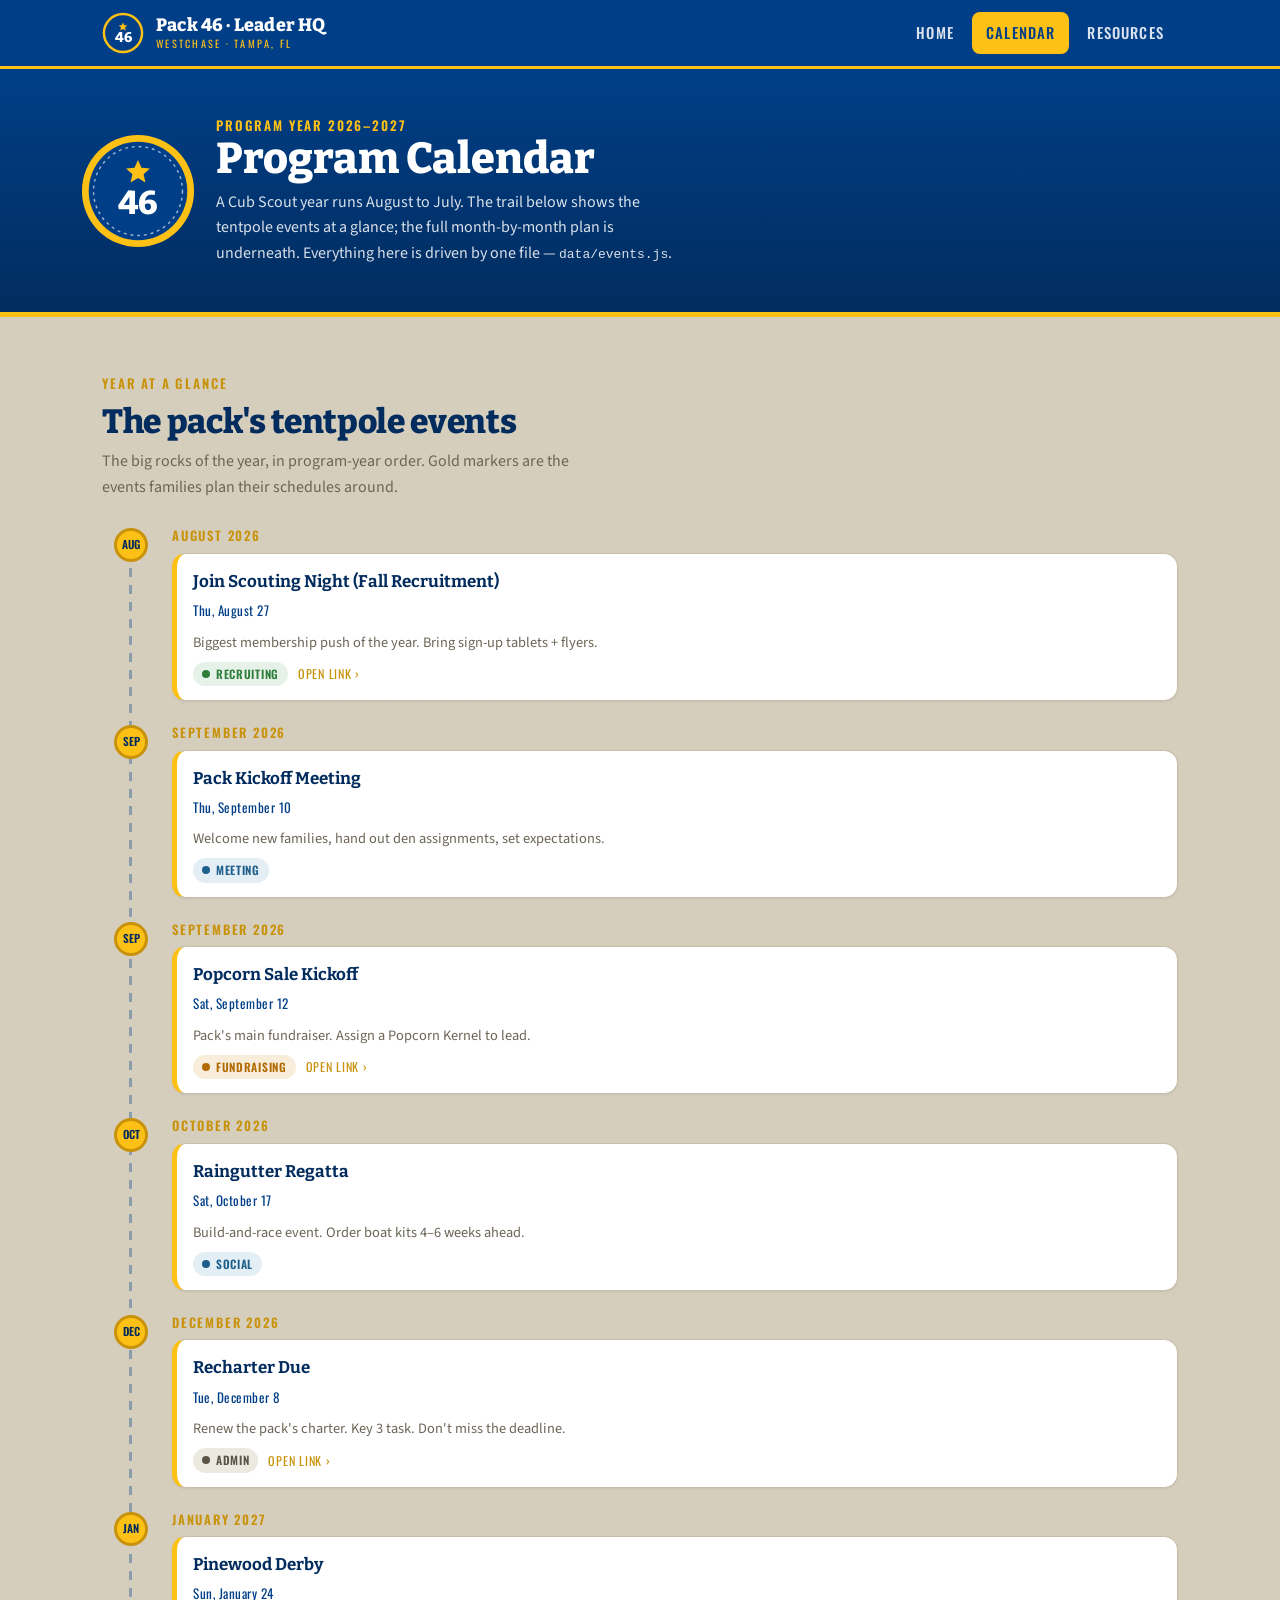
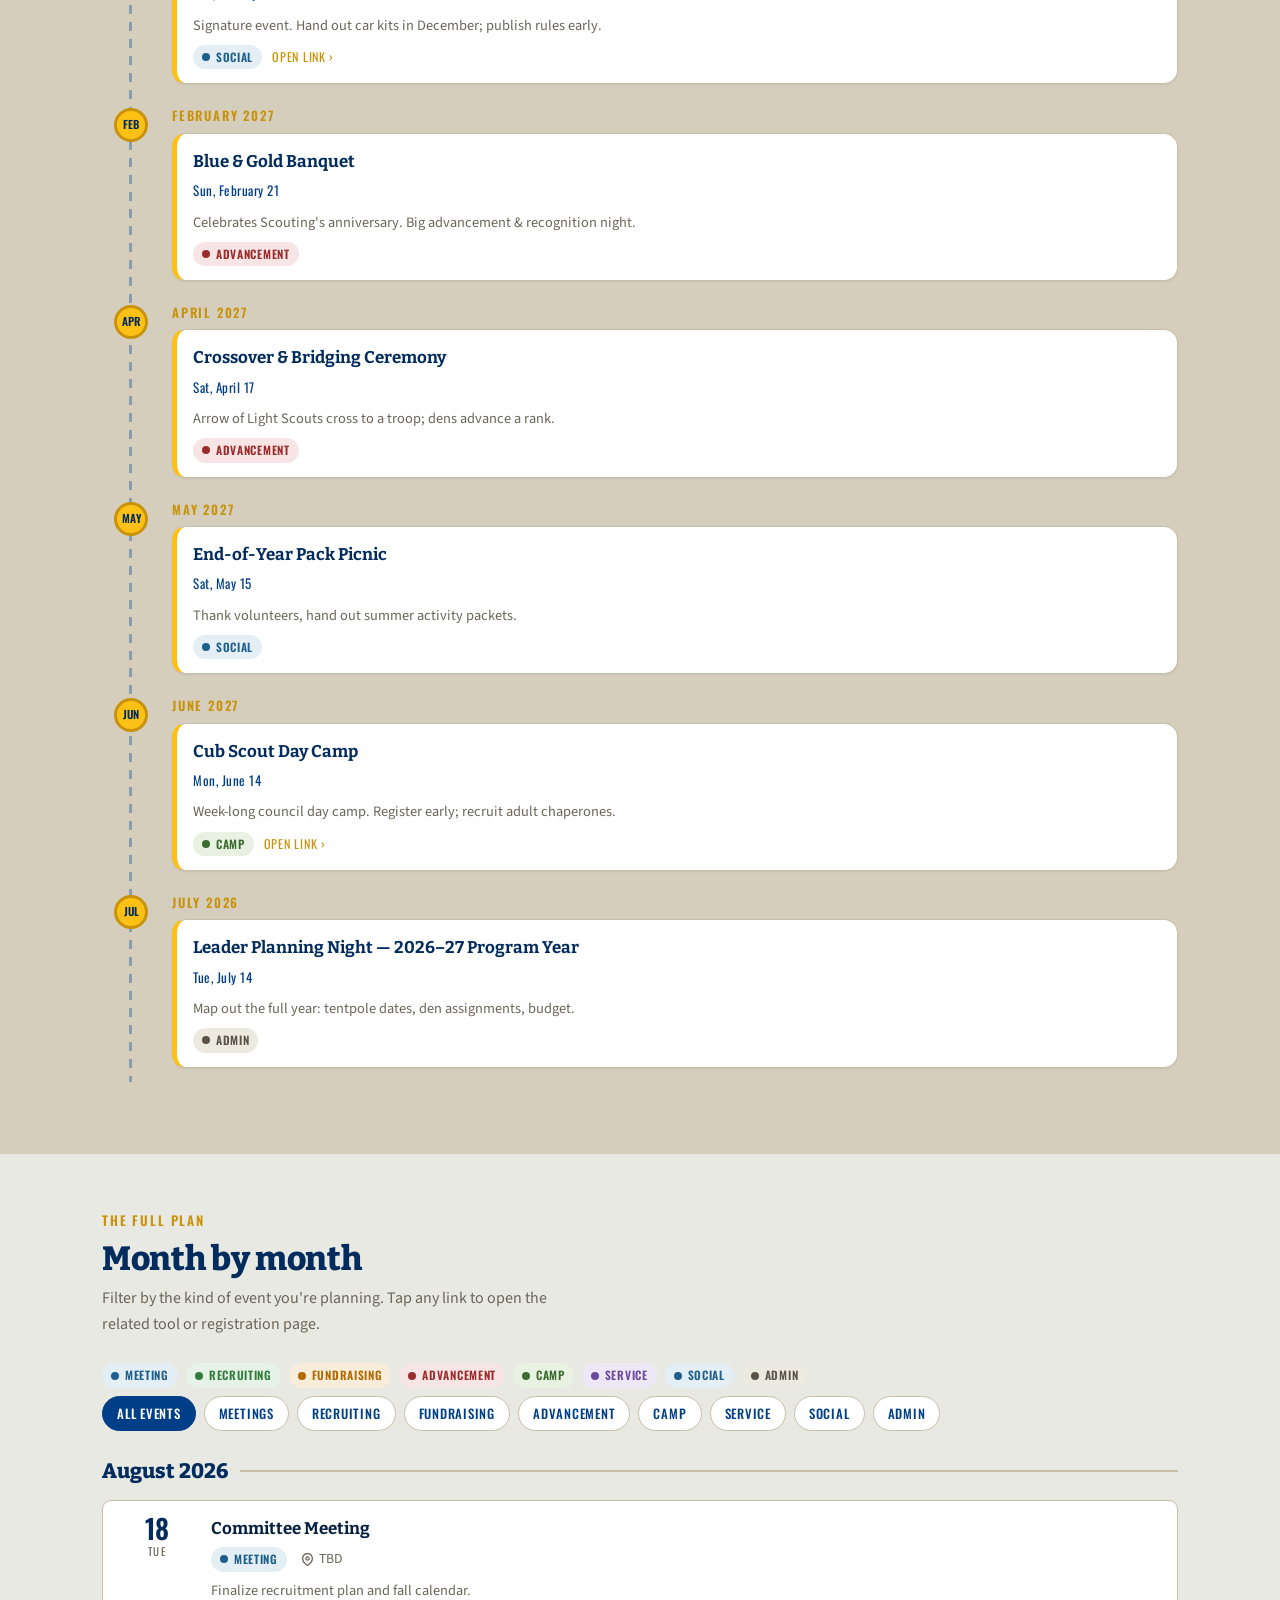
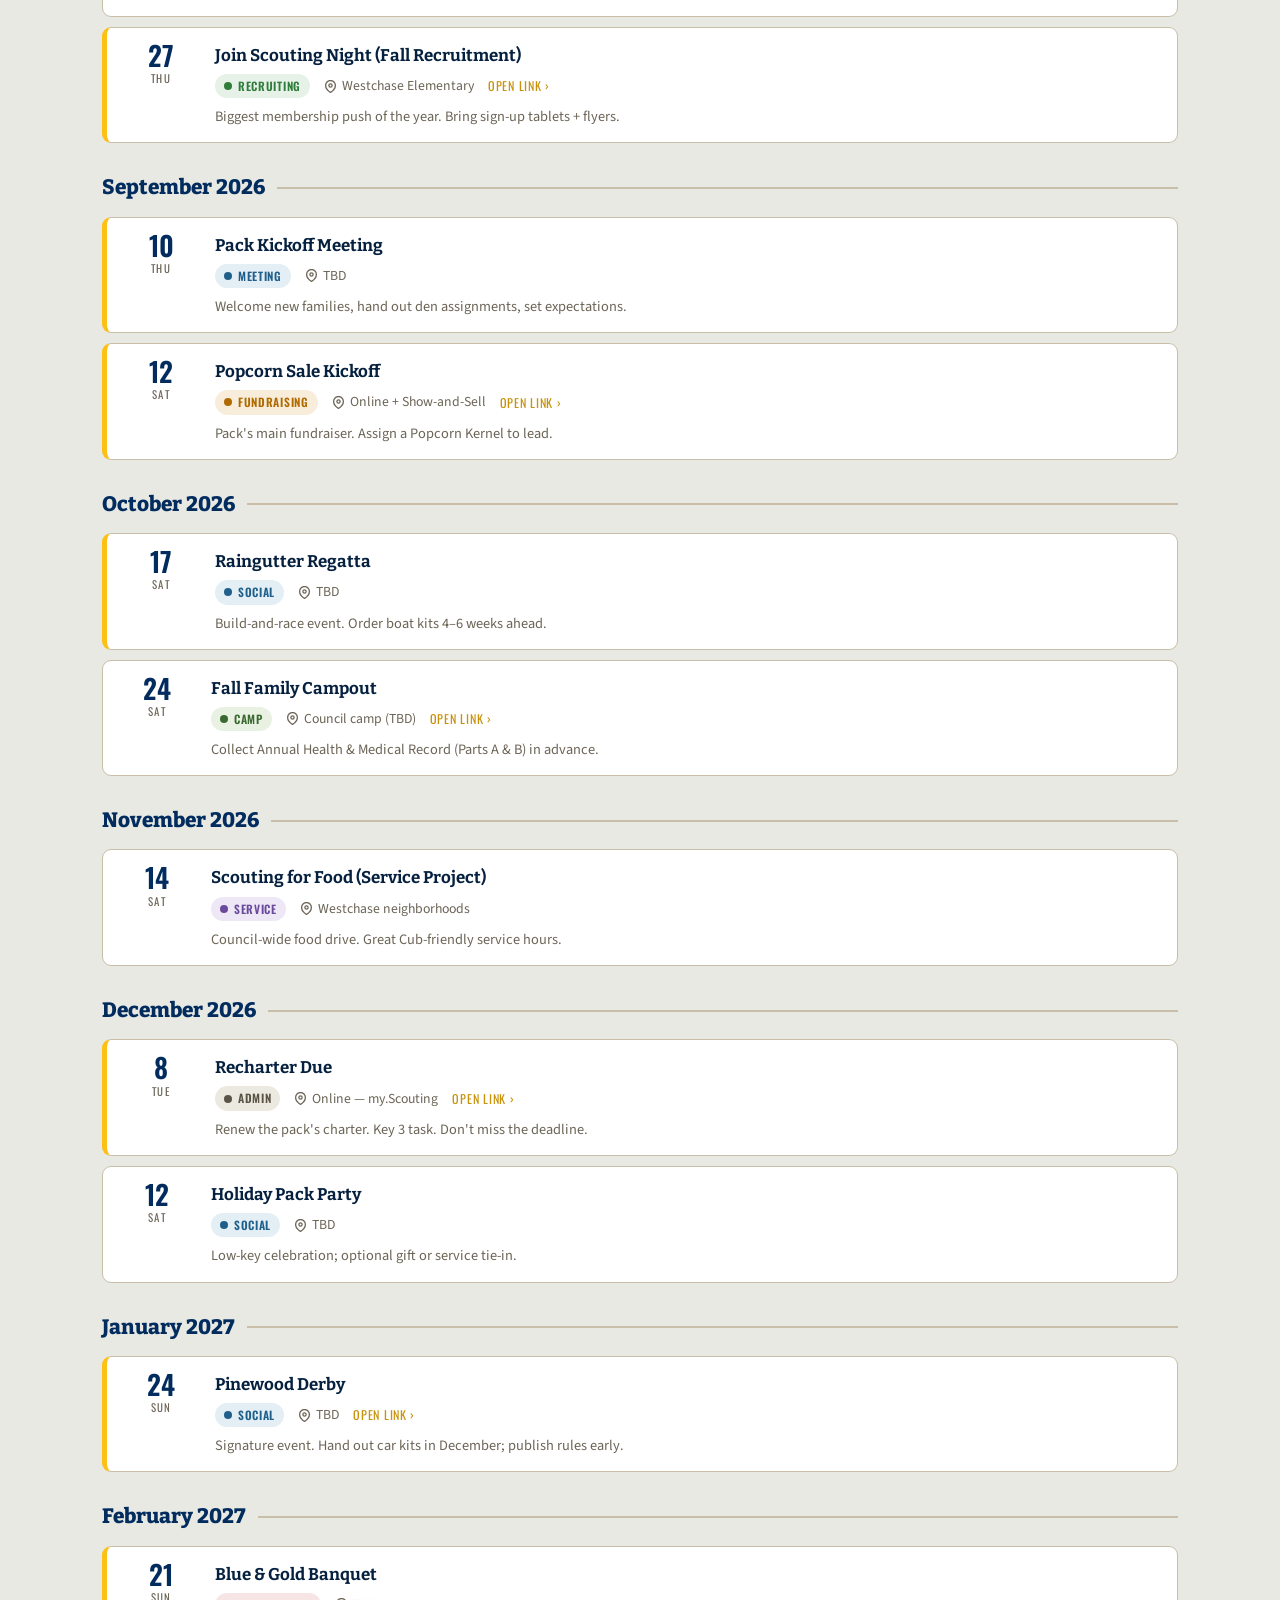
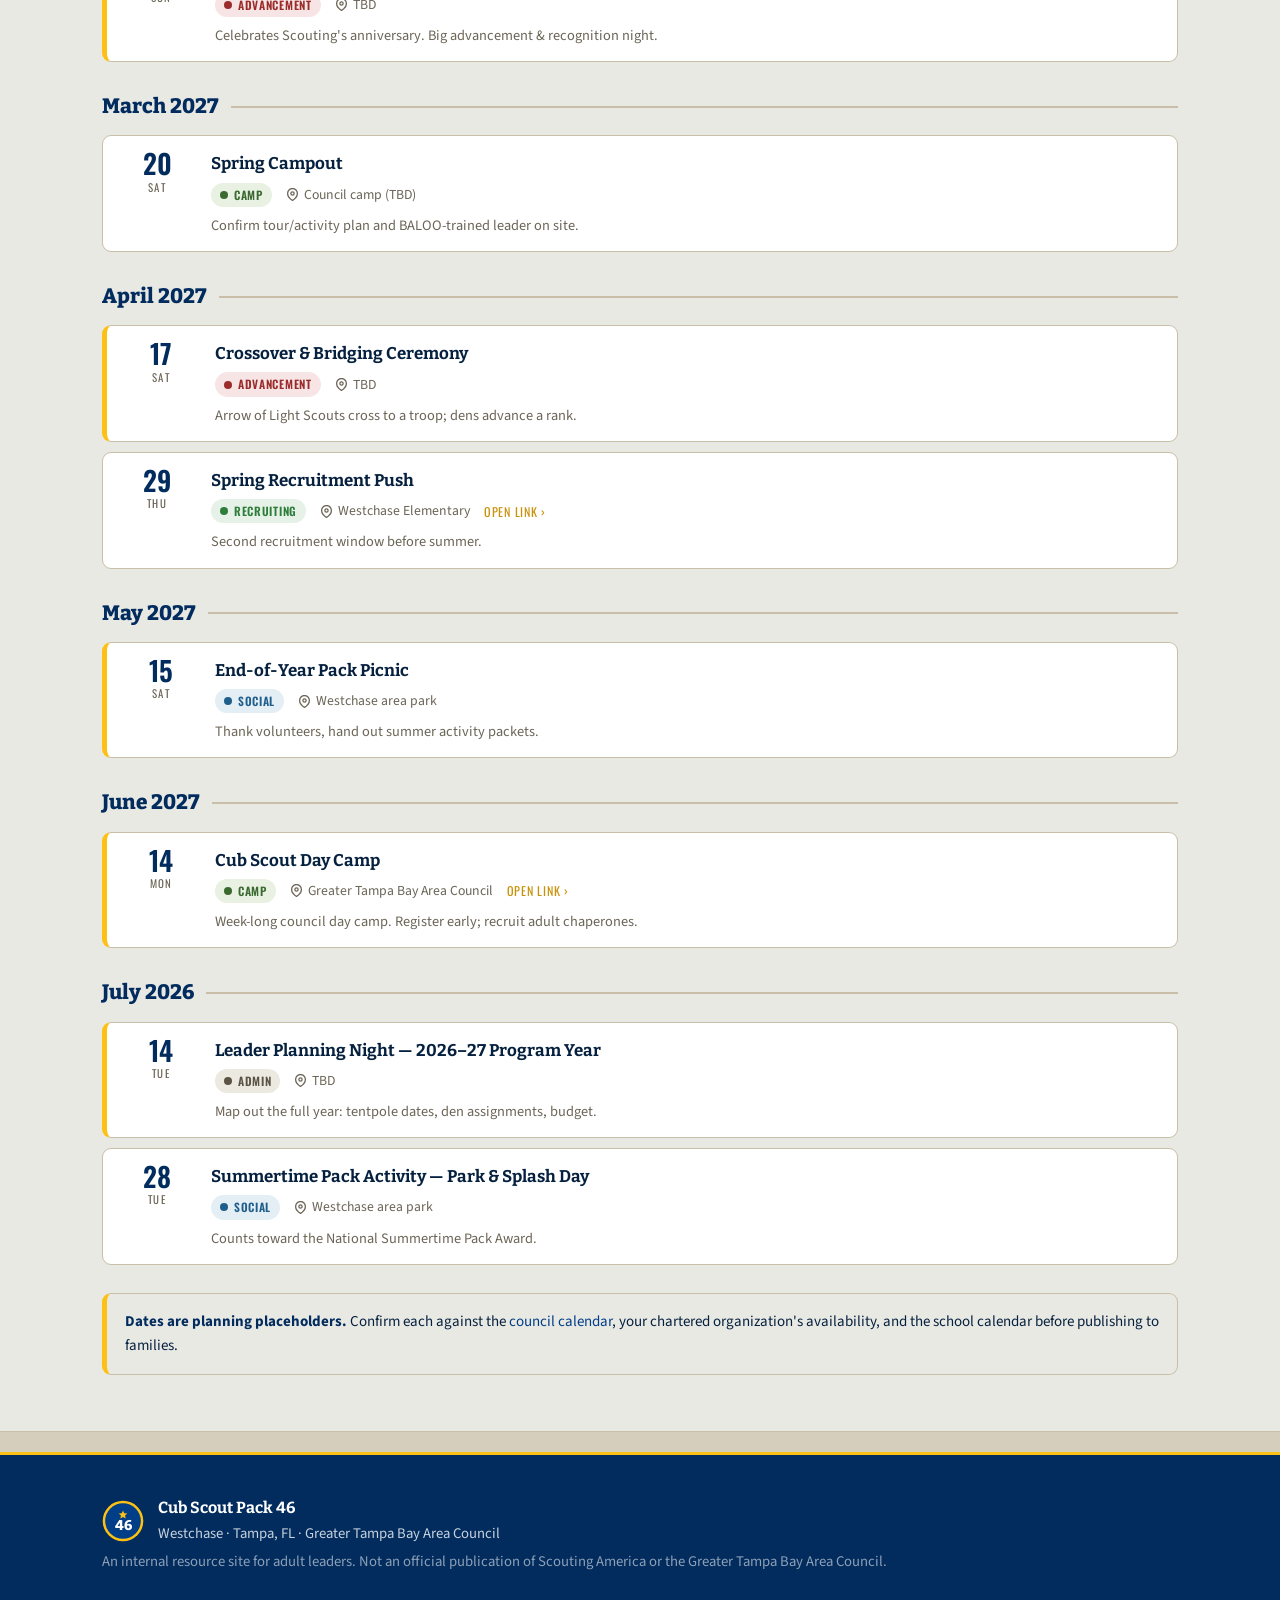
==== calendar.html @ 311ea3f7 "Second commit Added all initial files" ====
<!DOCTYPE html>
<html lang="en">
<head>
<meta charset="UTF-8">
<meta name="viewport" content="width=device-width, initial-scale=1">
<title>Program Calendar · Pack 46 Leader HQ</title>
<meta name="description" content="The annual program calendar for Cub Scout Pack 46 — tentpole events and a month-by-month plan.">
<link rel="preconnect" href="https://fonts.googleapis.com">
<link rel="preconnect" href="https://fonts.gstatic.com" crossorigin>
<link href="https://fonts.googleapis.com/css2?family=Bitter:wght@600;700;800&family=Oswald:wght@500;600&family=Source+Sans+3:wght@400;600;700&display=swap" rel="stylesheet">
<link rel="stylesheet" href="assets/css/styles.css">
</head>
<body>
<div class="page">

  <!-- ============================== NAV ============================== -->
  <header class="nav">
    <div class="wrap nav-inner">
      <a class="brand" href="index.html">
        <svg class="patch patch--sm" viewBox="0 0 120 120" aria-hidden="true">
          <circle cx="60" cy="60" r="58" fill="#FDC116"/>
          <circle cx="60" cy="60" r="51" fill="#003F87"/>
          <path d="M60 30 l3.6 8 8.7.8 -6.5 5.8 1.9 8.5 -7.7 -4.5 -7.7 4.5 1.9 -8.5 -6.5 -5.8 8.7 -.8z" fill="#FDC116"/>
          <text x="60" y="86" text-anchor="middle" font-family="Bitter, Georgia, serif" font-size="40" font-weight="800" fill="#FFFFFF">46</text>
        </svg>
        <span class="brand-text">
          <span class="brand-name">Pack 46 · Leader HQ</span>
          <span class="brand-sub">Westchase · Tampa, FL</span>
        </span>
      </a>
      <button class="nav-toggle" aria-expanded="false" aria-controls="nav-links">Menu</button>
      <nav class="nav-links" id="nav-links" aria-label="Primary">
        <a class="nav-link" href="index.html">Home</a>
        <a class="nav-link is-active" href="calendar.html">Calendar</a>
        <a class="nav-link" href="resources.html">Resources</a>
      </nav>
    </div>
  </header>

  <!-- =========================== PAGE HEAD ========================== -->
  <section class="page-head">
    <div class="wrap page-head-inner">
      <svg class="patch patch--lg" viewBox="0 0 120 120" aria-hidden="true">
        <circle cx="60" cy="60" r="58" fill="#FDC116"/>
        <circle cx="60" cy="60" r="51" fill="#003F87"/>
        <circle cx="60" cy="60" r="46" fill="none" stroke="#FFFFFF" stroke-width="1.5" stroke-dasharray="3 4" opacity="0.6"/>
        <path d="M60 28 l3.6 8 8.7.8 -6.5 5.8 1.9 8.5 -7.7 -4.5 -7.7 4.5 1.9 -8.5 -6.5 -5.8 8.7 -.8z" fill="#FDC116"/>
        <text x="60" y="84" text-anchor="middle" font-family="Bitter, Georgia, serif" font-size="34" font-weight="800" fill="#FFFFFF">46</text>
      </svg>
      <div>
        <p class="eyebrow">Program Year 2026–2027</p>
        <h1>Program Calendar</h1>
        <p>A Cub Scout year runs August to July. The trail below shows the tentpole events at a glance; the full month-by-month plan is underneath. Everything here is driven by one file — <code>data/events.js</code>.</p>
      </div>
    </div>
  </section>

  <!-- ====================== YEAR AT A GLANCE ======================== -->
  <section class="section">
    <div class="wrap">
      <p class="eyebrow">Year at a glance</p>
      <h2 class="section-title">The pack's tentpole events</h2>
      <p class="section-lead">The big rocks of the year, in program-year order. Gold markers are the events families plan their schedules around.</p>
      <div class="trail" id="trail"><!-- filled by site.js --></div>
    </div>
  </section>

  <!-- ====================== DETAILED MONTH LIST ===================== -->
  <section class="next-strip section">
    <div class="wrap">
      <p class="eyebrow">The full plan</p>
      <h2 class="section-title">Month by month</h2>
      <p class="section-lead">Filter by the kind of event you're planning. Tap any link to open the related tool or registration page.</p>

      <div class="legend">
        <span class="cat cat-meeting">Meeting</span>
        <span class="cat cat-recruiting">Recruiting</span>
        <span class="cat cat-fundraising">Fundraising</span>
        <span class="cat cat-advancement">Advancement</span>
        <span class="cat cat-camp">Camp</span>
        <span class="cat cat-service">Service</span>
        <span class="cat cat-social">Social</span>
        <span class="cat cat-admin">Admin</span>
      </div>

      <div class="filters" id="filters">
        <button class="filter-pill is-on" data-filter="all">All events</button>
        <button class="filter-pill" data-filter="meeting">Meetings</button>
        <button class="filter-pill" data-filter="recruiting">Recruiting</button>
        <button class="filter-pill" data-filter="fundraising">Fundraising</button>
        <button class="filter-pill" data-filter="advancement">Advancement</button>
        <button class="filter-pill" data-filter="camp">Camp</button>
        <button class="filter-pill" data-filter="service">Service</button>
        <button class="filter-pill" data-filter="social">Social</button>
        <button class="filter-pill" data-filter="admin">Admin</button>
      </div>

      <div id="month-list"><!-- filled by site.js --></div>

      <div class="callout" style="margin-top:24px;">
        <strong>Dates are planning placeholders.</strong> Confirm each against the
        <a href="https://scoutingevent.com/089" target="_blank" rel="noopener">council calendar</a>,
        your chartered organization's availability, and the school calendar before publishing to families.
      </div>
    </div>
  </section>

  <!-- =========================== FOOTER ============================= -->
  <footer class="footer">
    <div class="wrap">
      <div class="footer-grid">
        <div class="footer-mark">
          <svg class="patch patch--sm" viewBox="0 0 120 120" aria-hidden="true">
            <circle cx="60" cy="60" r="58" fill="#FDC116"/>
            <circle cx="60" cy="60" r="51" fill="#003F87"/>
            <path d="M60 30 l3.6 8 8.7.8 -6.5 5.8 1.9 8.5 -7.7 -4.5 -7.7 4.5 1.9 -8.5 -6.5 -5.8 8.7 -.8z" fill="#FDC116"/>
            <text x="60" y="86" text-anchor="middle" font-family="Bitter, Georgia, serif" font-size="40" font-weight="800" fill="#FFFFFF">46</text>
          </svg>
          <div>
            <h4>Cub Scout Pack 46</h4>
            <p>Westchase · Tampa, FL · Greater Tampa Bay Area Council</p>
          </div>
        </div>
      </div>
      <p class="footer-note">An internal resource site for adult leaders. Not an official publication of Scouting America or the Greater Tampa Bay Area Council.</p>
    </div>
  </footer>

</div>
<script src="data/events.js"></script>
<script src="assets/js/site.js"></script>
</body>
</html>
---- assets/css/styles.css ----
/* ============================================================================
   PACK 46 — LEADER HQ  ·  stylesheet
   Palette is the official set: Blue #003F87, Gold #FDC116, White #FFFFFF,
   Uniform Tan #D6CEBD, Warm Gray #E9E9E4. A few derived shades are mixed
   from those for text and hover states only.
   ============================================================================ */

:root {
  /* ---- official palette ---- */
  --blue:       #003F87;
  --gold:       #FDC116;
  --white:      #FFFFFF;
  --tan:        #D6CEBD;
  --gray:       #E9E9E4;

  /* ---- derived (kept within the family) ---- */
  --blue-deep:  #022c5e;   /* headings / readable text on light */
  --blue-ink:   #06213f;   /* near-black blue for body copy     */
  --gold-deep:  #c8920a;   /* gold that reads on white          */
  --tan-light:  #e3dccd;   /* lifted tan for layered surfaces   */
  --line:       #c9bfa9;   /* hairlines                         */
  --muted:      #6c6557;

  --shadow-sm:  0 1px 2px rgba(6, 33, 63, .08);
  --shadow-md:  0 6px 22px rgba(6, 33, 63, .12);
  --radius:     14px;
  --radius-sm:  9px;
  --maxw:       1120px;

  --font-display: "Bitter", Georgia, "Times New Roman", serif;
  --font-body:    "Source Sans 3", system-ui, -apple-system, Segoe UI, Roboto, sans-serif;
  --font-label:   "Oswald", Impact, system-ui, sans-serif;
}

/* ---------------------------------------------------------------- reset --- */
*, *::before, *::after { box-sizing: border-box; }
html { scroll-behavior: smooth; }
@media (prefers-reduced-motion: reduce) {
  html { scroll-behavior: auto; }
  *, *::before, *::after { animation-duration: .001ms !important; transition-duration: .001ms !important; }
}
body {
  margin: 0;
  font-family: var(--font-body);
  color: var(--blue-ink);
  background: var(--tan);
  line-height: 1.6;
  -webkit-font-smoothing: antialiased;
}
img { max-width: 100%; display: block; }
a { color: var(--blue); text-decoration: none; }
a:hover { color: var(--blue-deep); }

/* a faint topographic-trail texture on the tan background */
body::before {
  content: "";
  position: fixed; inset: 0;
  pointer-events: none; z-index: 0;
  opacity: .5;
  background-image:
    radial-gradient(circle at 1px 1px, rgba(6,33,63,.05) 1px, transparent 0);
  background-size: 26px 26px;
}
.page { position: relative; z-index: 1; }

/* --------------------------------------------------------------- layout --- */
.wrap { width: 100%; max-width: var(--maxw); margin: 0 auto; padding: 0 22px; }
.section { padding: 56px 0; }
.section-tight { padding: 36px 0; }

.eyebrow {
  font-family: var(--font-label);
  text-transform: uppercase;
  letter-spacing: .14em;
  font-weight: 600;
  font-size: .82rem;
  color: var(--gold-deep);
  margin: 0 0 10px;
}
.section-title {
  font-family: var(--font-display);
  font-weight: 800;
  color: var(--blue-deep);
  font-size: clamp(1.5rem, 1rem + 2vw, 2.1rem);
  line-height: 1.12;
  margin: 0 0 8px;
  letter-spacing: -.01em;
}
.section-lead { color: var(--muted); max-width: 60ch; margin: 0 0 26px; }

/* ----------------------------------------------------------- the patch --- */
/* Reused round pack emblem. Sizes set by the parent .patch--N class.        */
.patch { display: block; flex: none; }
.patch--sm { width: 42px; height: 42px; }
.patch--lg { width: 116px; height: 116px; }

/* --------------------------------------------------------------- navbar --- */
.nav {
  position: sticky; top: 0; z-index: 50;
  background: var(--blue);
  color: var(--white);
  border-bottom: 3px solid var(--gold);
}
.nav-inner {
  display: flex; align-items: center; gap: 16px;
  min-height: 66px;
}
.brand { display: flex; align-items: center; gap: 12px; color: var(--white); }
.brand:hover { color: var(--white); }
.brand-text { display: flex; flex-direction: column; line-height: 1; }
.brand-name {
  font-family: var(--font-display); font-weight: 800;
  font-size: 1.12rem; letter-spacing: .01em;
}
.brand-sub {
  font-family: var(--font-label); text-transform: uppercase;
  letter-spacing: .22em; font-size: .64rem; color: var(--gold);
  margin-top: 4px;
}
.nav-links { margin-left: auto; display: flex; align-items: center; gap: 4px; }
.nav-link {
  font-family: var(--font-label); text-transform: uppercase;
  letter-spacing: .08em; font-size: .92rem; font-weight: 500;
  color: rgba(255,255,255,.86);
  padding: 9px 14px; border-radius: 8px;
  transition: background .15s ease, color .15s ease;
}
.nav-link:hover { color: var(--white); background: rgba(255,255,255,.12); }
.nav-link.is-active { color: var(--blue); background: var(--gold); }
.nav-toggle {
  display: none; margin-left: auto;
  background: rgba(255,255,255,.12); color: var(--white);
  border: 0; border-radius: 8px; padding: 9px 12px; cursor: pointer;
  font-family: var(--font-label); letter-spacing: .08em; text-transform: uppercase;
}

/* --------------------------------------------------------------- footer --- */
.footer {
  background: var(--blue-deep); color: rgba(255,255,255,.78);
  padding: 40px 0 48px; margin-top: 20px;
  border-top: 3px solid var(--gold);
}
.footer a { color: var(--gold); }
.footer-grid { display: flex; flex-wrap: wrap; gap: 28px; align-items: center; }
.footer-mark { display: flex; align-items: center; gap: 14px; }
.footer h4 { font-family: var(--font-display); color: var(--white); margin: 0 0 2px; }
.footer p { margin: 2px 0; font-size: .92rem; }
.footer-note { margin-top: 22px; font-size: .82rem; color: rgba(255,255,255,.55); }

/* --------------------------------------------------------------- buttons -- */
.btn {
  display: inline-flex; align-items: center; gap: 9px;
  font-family: var(--font-label); text-transform: uppercase; letter-spacing: .06em;
  font-weight: 600; font-size: .94rem;
  padding: 12px 20px; border-radius: 10px; border: 2px solid transparent;
  cursor: pointer; transition: transform .12s ease, box-shadow .15s ease, background .15s ease;
}
.btn-primary { background: var(--gold); color: var(--blue-deep); box-shadow: var(--shadow-sm); }
.btn-primary:hover { color: var(--blue-deep); transform: translateY(-1px); box-shadow: var(--shadow-md); }
.btn-ghost { background: transparent; color: var(--blue); border-color: var(--blue); }
.btn-ghost:hover { background: var(--blue); color: var(--white); }
.btn .arrow { transition: transform .15s ease; }
.btn:hover .arrow { transform: translateX(3px); }

/* ============================================================ HERO ======== */
.hero { background: linear-gradient(180deg, var(--blue) 0%, var(--blue-deep) 100%); color: var(--white); position: relative; overflow: hidden; }
.hero::after {            /* gold pennant ribbon along the bottom */
  content: ""; position: absolute; left: 0; right: 0; bottom: 0; height: 6px;
  background: var(--gold);
}
.hero-inner { display: grid; grid-template-columns: 1.4fr 1fr; gap: 40px; align-items: center; padding: 58px 0 64px; }
.hero-eyebrow { color: var(--gold); }
.hero h1 {
  font-family: var(--font-display); font-weight: 800;
  font-size: clamp(2rem, 1.2rem + 3.4vw, 3.3rem);
  line-height: 1.05; letter-spacing: -.015em; margin: 0 0 16px;
}
.hero h1 .accent { color: var(--gold); }
.hero p { color: rgba(255,255,255,.86); font-size: 1.08rem; max-width: 52ch; margin: 0 0 26px; }
.hero-cta { display: flex; flex-wrap: wrap; gap: 12px; }
.hero-cta .btn-ghost { color: var(--white); border-color: rgba(255,255,255,.6); }
.hero-cta .btn-ghost:hover { background: var(--white); color: var(--blue); border-color: var(--white); }
.hero-badge { display: flex; justify-content: center; }
.hero-badge .patch { filter: drop-shadow(0 12px 26px rgba(0,0,0,.35)); }

/* =========================================================== "WHAT'S NEXT" */
.next-strip { background: var(--gray); border-bottom: 1px solid var(--line); }
.next-head { display: flex; align-items: baseline; justify-content: space-between; gap: 16px; flex-wrap: wrap; margin-bottom: 18px; }
.next-grid { display: grid; grid-template-columns: repeat(3, 1fr); gap: 16px; }
.next-card {
  background: var(--white); border-radius: var(--radius); padding: 18px 18px 16px;
  border: 1px solid var(--line); box-shadow: var(--shadow-sm);
  display: flex; flex-direction: column; gap: 8px;
  border-left: 5px solid var(--blue);
}
.next-date { display: flex; align-items: baseline; gap: 8px; font-family: var(--font-label); }
.next-day { font-size: 1.9rem; font-weight: 600; color: var(--blue-deep); line-height: 1; }
.next-mo { text-transform: uppercase; letter-spacing: .12em; color: var(--gold-deep); font-size: .8rem; font-weight: 600; }
.next-title { font-family: var(--font-display); font-weight: 700; color: var(--blue-ink); font-size: 1.06rem; }
.next-meta { font-size: .88rem; color: var(--muted); }
.next-empty { color: var(--muted); }

/* =============================================================== LAUNCHPAD = */
.launch-grid { display: grid; grid-template-columns: repeat(3, 1fr); gap: 18px; }
.launch-card {
  background: var(--white); border: 1px solid var(--line); border-radius: var(--radius);
  padding: 22px; box-shadow: var(--shadow-sm); display: flex; flex-direction: column; gap: 8px;
  transition: transform .14s ease, box-shadow .16s ease, border-color .16s ease;
  position: relative;
}
.launch-card:hover { transform: translateY(-3px); box-shadow: var(--shadow-md); border-color: var(--gold); }
.launch-ico {
  width: 46px; height: 46px; border-radius: 11px; background: var(--gray);
  display: grid; place-items: center; color: var(--blue); margin-bottom: 6px;
}
.launch-card:hover .launch-ico { background: var(--gold); color: var(--blue-deep); }
.launch-name { font-family: var(--font-display); font-weight: 700; color: var(--blue-deep); font-size: 1.12rem; }
.launch-desc { color: var(--muted); font-size: .92rem; }
.launch-go {
  margin-top: auto; padding-top: 8px;
  font-family: var(--font-label); text-transform: uppercase; letter-spacing: .08em;
  font-size: .82rem; color: var(--gold-deep); display: inline-flex; gap: 6px; align-items: center;
}
.launch-card:hover .launch-go .arrow { transform: translateX(3px); }
.launch-go .arrow { transition: transform .15s ease; }

/* ================================================================ ROLES === */
.roles-grid { display: grid; grid-template-columns: repeat(2, 1fr); gap: 16px; }
.role {
  background: var(--white); border: 1px solid var(--line); border-radius: var(--radius);
  padding: 18px 20px; display: flex; gap: 14px; align-items: flex-start;
}
.role-tag {
  font-family: var(--font-label); text-transform: uppercase; letter-spacing: .06em;
  font-size: .72rem; font-weight: 600; color: var(--white); background: var(--blue);
  padding: 4px 9px; border-radius: 999px; white-space: nowrap; margin-top: 2px;
}
.role h3 { font-family: var(--font-display); margin: 0 0 3px; color: var(--blue-deep); font-size: 1.04rem; }
.role p { margin: 0; color: var(--muted); font-size: .92rem; }
.role .who { color: var(--blue); font-weight: 600; }

/* split CTA band linking calendar + resources */
.band { background: var(--tan-light); border-top: 1px solid var(--line); border-bottom: 1px solid var(--line); }
.band-grid { display: grid; grid-template-columns: 1fr 1fr; gap: 20px; }
.band-card {
  background: var(--white); border: 1px solid var(--line); border-radius: var(--radius);
  padding: 26px; display: flex; flex-direction: column; gap: 10px; box-shadow: var(--shadow-sm);
}
.band-card h3 { font-family: var(--font-display); font-weight: 800; color: var(--blue-deep); margin: 0; font-size: 1.4rem; }
.band-card p { margin: 0; color: var(--muted); }
.band-card .btn { align-self: flex-start; margin-top: 8px; }

/* ============================================================ CALENDAR ==== */
/* category color chips */
.cat { display: inline-flex; align-items: center; gap: 6px; font-family: var(--font-label);
  text-transform: uppercase; letter-spacing: .06em; font-size: .72rem; font-weight: 600;
  padding: 3px 9px; border-radius: 999px; }
.cat::before { content: ""; width: 8px; height: 8px; border-radius: 50%; background: currentColor; }
.cat-meeting     { color: #1f5f8b; background: #e4eef5; }
.cat-recruiting  { color: #2f7d3a; background: #e6f2e8; }
.cat-fundraising { color: #b06a00; background: #f8eddb; }
.cat-advancement { color: #9a2c2c; background: #f7e5e5; }
.cat-camp        { color: #3a6a2f; background: #e9f1e3; }
.cat-service     { color: #6a4a9c; background: #eee8f6; }
.cat-social      { color: #1f5f8b; background: #e4eef5; }
.cat-admin       { color: #5a5346; background: #ece9e1; }
.cat-training    { color: #b06a00; background: #f8eddb; }

/* legend */
.legend { display: flex; flex-wrap: wrap; gap: 8px; margin: 0 0 8px; }

/* --- year-at-a-glance trail --- */
.trail { position: relative; margin: 14px 0 8px; }
.trail::before {           /* the path line */
  content: ""; position: absolute; left: 27px; top: 8px; bottom: 8px; width: 3px;
  background: repeating-linear-gradient(var(--blue) 0 9px, transparent 9px 17px);
  opacity: .35;
}
.trail-stop { position: relative; padding: 0 0 22px 70px; }
.trail-dot {
  position: absolute; left: 12px; top: 2px; width: 34px; height: 34px; border-radius: 50%;
  background: var(--white); border: 3px solid var(--blue); display: grid; place-items: center;
  color: var(--blue-deep); font-family: var(--font-label); font-weight: 600; font-size: .7rem;
  z-index: 1;
}
.trail-stop.is-tentpole .trail-dot { background: var(--gold); border-color: var(--gold-deep); }
.trail-month { font-family: var(--font-label); text-transform: uppercase; letter-spacing: .14em;
  color: var(--gold-deep); font-size: .8rem; font-weight: 600; margin-bottom: 6px; }
.trail-card {
  background: var(--white); border: 1px solid var(--line); border-radius: var(--radius);
  padding: 14px 16px; box-shadow: var(--shadow-sm);
}
.trail-card.is-tentpole { border-left: 5px solid var(--gold); }
.trail-card h3 { font-family: var(--font-display); margin: 0 0 4px; color: var(--blue-deep); font-size: 1.06rem; }
.trail-card .when { font-family: var(--font-label); color: var(--blue); letter-spacing: .04em; font-size: .82rem; }
.trail-card p { margin: 6px 0 0; color: var(--muted); font-size: .9rem; }
.trail-card .row { display: flex; flex-wrap: wrap; gap: 10px; align-items: center; margin-top: 8px; }
.trail-card a.evlink { font-family: var(--font-label); text-transform: uppercase; letter-spacing: .06em; font-size: .76rem; color: var(--gold-deep); }

/* --- detailed month list (the editable feed) --- */
.month-block { margin-bottom: 28px; }
.month-h {
  display: flex; align-items: center; gap: 12px; margin: 0 0 12px;
  font-family: var(--font-display); font-weight: 800; color: var(--blue-deep); font-size: 1.3rem;
}
.month-h .rule { flex: 1; height: 2px; background: var(--line); }
.evrow {
  display: grid; grid-template-columns: 76px 1fr; gap: 16px; align-items: start;
  background: var(--white); border: 1px solid var(--line); border-radius: var(--radius-sm);
  padding: 14px 16px; margin-bottom: 10px;
}
.evrow.is-tentpole { border-left: 5px solid var(--gold); }
.evdate { text-align: center; font-family: var(--font-label); line-height: 1; }
.evdate .d { font-size: 1.7rem; font-weight: 600; color: var(--blue-deep); }
.evdate .dow { display: block; text-transform: uppercase; letter-spacing: .1em; font-size: .68rem; color: var(--muted); margin-top: 4px; }
.evbody h3 { font-family: var(--font-display); font-weight: 700; color: var(--blue-ink); margin: 0 0 5px; font-size: 1.06rem; }
.evbody .meta { display: flex; flex-wrap: wrap; gap: 8px 14px; align-items: center; color: var(--muted); font-size: .86rem; }
.evbody .note { margin: 7px 0 0; color: var(--muted); font-size: .9rem; }
.evbody .loc { display: inline-flex; align-items: center; gap: 5px; }
.evbody a.evlink { font-family: var(--font-label); text-transform: uppercase; letter-spacing: .06em; font-size: .76rem; color: var(--gold-deep); }

/* filter pills */
.filters { display: flex; flex-wrap: wrap; gap: 8px; margin: 0 0 24px; }
.filter-pill {
  font-family: var(--font-label); text-transform: uppercase; letter-spacing: .06em;
  font-size: .8rem; font-weight: 500; color: var(--blue);
  background: var(--white); border: 1px solid var(--line); border-radius: 999px;
  padding: 7px 14px; cursor: pointer; transition: all .14s ease;
}
.filter-pill:hover { border-color: var(--blue); }
.filter-pill.is-on { background: var(--blue); color: var(--white); border-color: var(--blue); }

/* ============================================================ RESOURCES === */
.res-cat { margin-bottom: 38px; }
.res-cat-h { display: flex; align-items: center; gap: 12px; margin: 0 0 14px; }
.res-cat-h .ico { width: 40px; height: 40px; border-radius: 10px; background: var(--blue); color: var(--white); display: grid; place-items: center; flex: none; }
.res-cat-h h2 { font-family: var(--font-display); font-weight: 800; color: var(--blue-deep); margin: 0; font-size: 1.34rem; }
.res-cat-h p { margin: 2px 0 0; color: var(--muted); font-size: .9rem; }
.res-grid { display: grid; grid-template-columns: repeat(3, 1fr); gap: 14px; }
.res-link {
  display: flex; flex-direction: column; gap: 5px;
  background: var(--white); border: 1px solid var(--line); border-radius: var(--radius-sm);
  padding: 15px 16px; box-shadow: var(--shadow-sm);
  transition: transform .12s ease, box-shadow .15s ease, border-color .15s ease;
}
.res-link:hover { transform: translateY(-2px); box-shadow: var(--shadow-md); border-color: var(--gold); }
.res-link .name { font-family: var(--font-display); font-weight: 700; color: var(--blue-deep); display: flex; align-items: center; gap: 7px; }
.res-link .name .ext { color: var(--gold-deep); }
.res-link .desc { color: var(--muted); font-size: .88rem; }

/* page header used on inner pages */
.page-head { background: linear-gradient(180deg, var(--blue) 0%, var(--blue-deep) 100%); color: var(--white); position: relative; }
.page-head::after { content:""; position:absolute; left:0; right:0; bottom:0; height:5px; background: var(--gold); }
.page-head-inner { padding: 46px 0 50px; display: flex; align-items: center; gap: 20px; }
.page-head h1 { font-family: var(--font-display); font-weight: 800; font-size: clamp(1.8rem, 1.2rem + 2.4vw, 2.7rem); margin: 0 0 8px; line-height: 1.06; }
.page-head p { color: rgba(255,255,255,.85); margin: 0; max-width: 60ch; }
.page-head .eyebrow { color: var(--gold); }

/* small print / callout */
.callout {
  background: var(--gray); border: 1px solid var(--line); border-left: 5px solid var(--gold);
  border-radius: var(--radius-sm); padding: 16px 18px; color: var(--blue-ink); font-size: .94rem;
}
.callout strong { color: var(--blue-deep); }

/* ============================================================ RESPONSIVE == */
@media (max-width: 860px) {
  .hero-inner { grid-template-columns: 1fr; gap: 26px; padding: 40px 0 48px; }
  .hero-badge { order: -1; justify-content: flex-start; }
  .next-grid { grid-template-columns: 1fr; }
  .launch-grid { grid-template-columns: 1fr 1fr; }
  .roles-grid { grid-template-columns: 1fr; }
  .band-grid { grid-template-columns: 1fr; }
  .res-grid { grid-template-columns: 1fr 1fr; }
  .nav-links {
    position: absolute; top: 66px; left: 0; right: 0;
    flex-direction: column; align-items: stretch; gap: 0;
    background: var(--blue-deep); padding: 8px;
    border-bottom: 3px solid var(--gold);
    display: none;
  }
  .nav-links.is-open { display: flex; }
  .nav-link { padding: 13px 14px; border-radius: 6px; }
  .nav-toggle { display: inline-block; }
}
@media (max-width: 560px) {
  .launch-grid { grid-template-columns: 1fr; }
  .res-grid { grid-template-columns: 1fr; }
  .trail-stop { padding-left: 60px; }
  .evrow { grid-template-columns: 60px 1fr; gap: 12px; }
  .page-head-inner { flex-direction: column; align-items: flex-start; }
}

/* keyboard focus visibility */
:focus-visible { outline: 3px solid var(--gold); outline-offset: 2px; border-radius: 4px; }
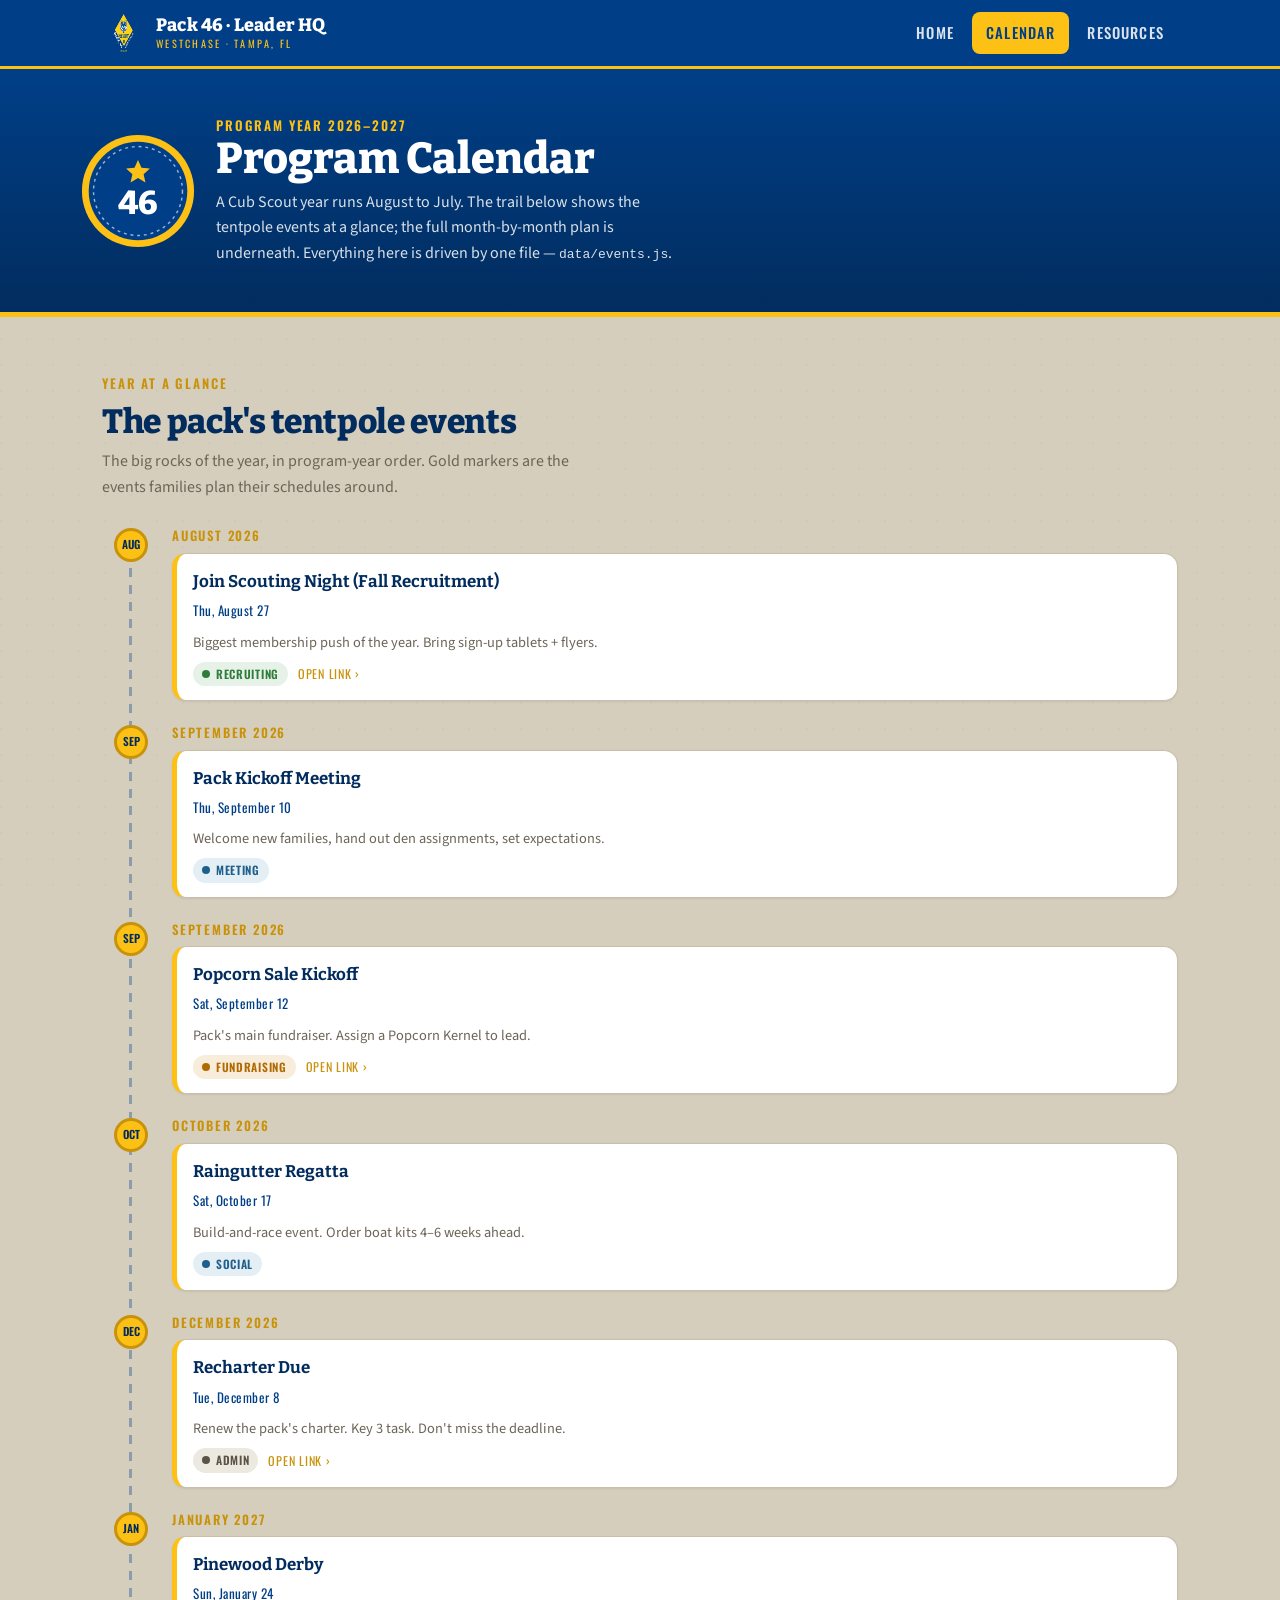
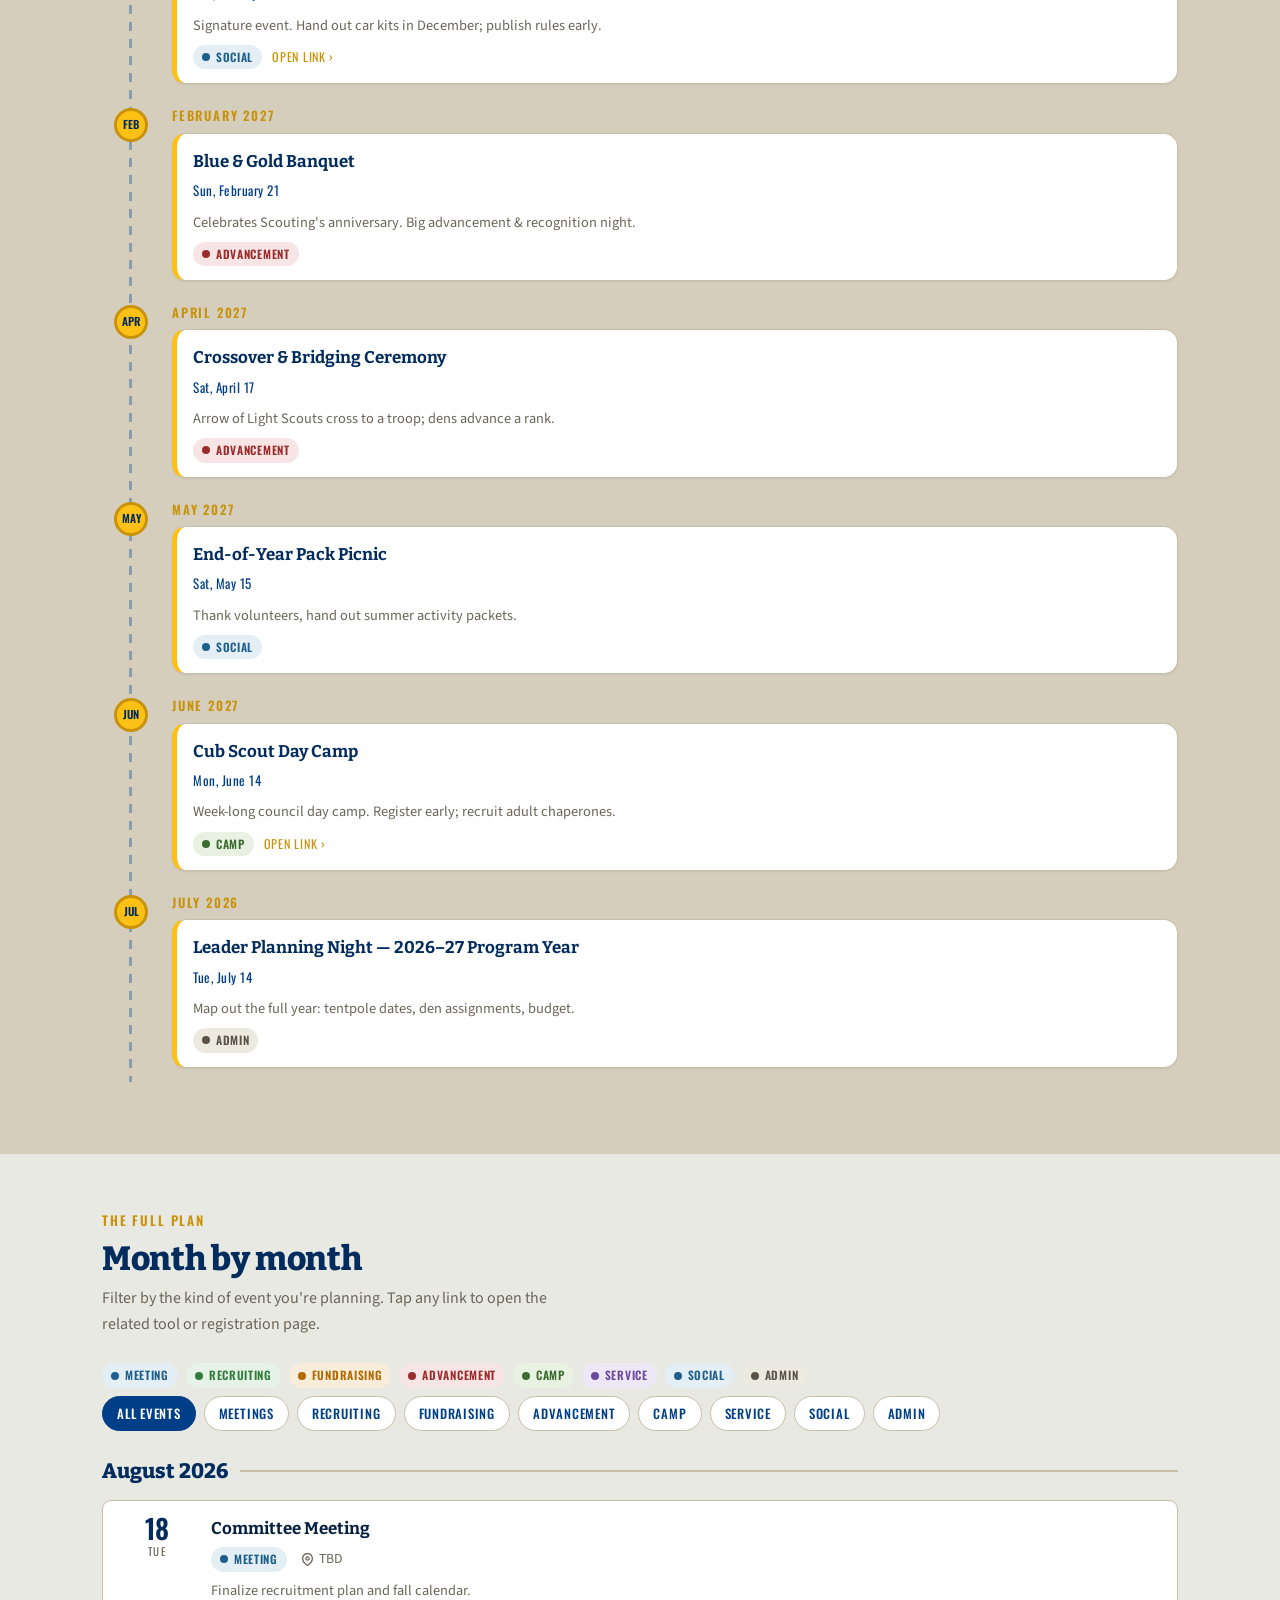
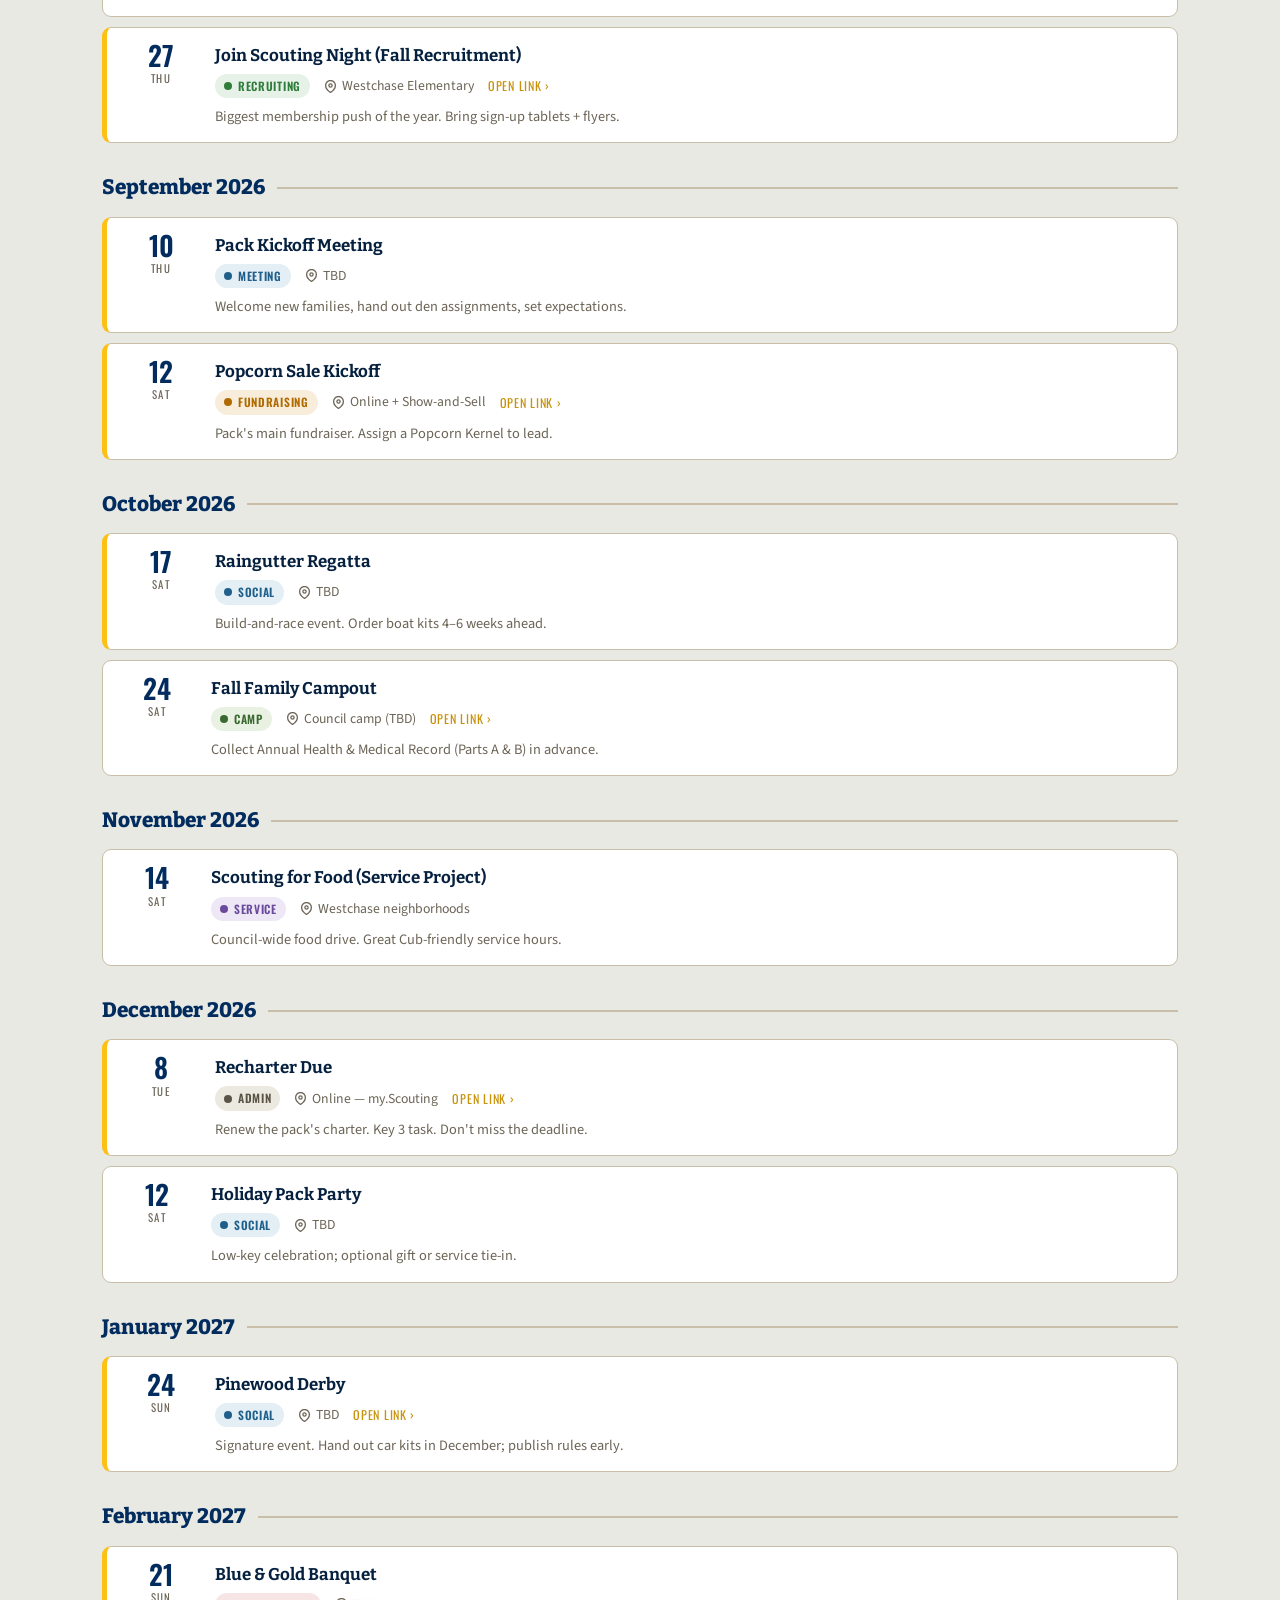
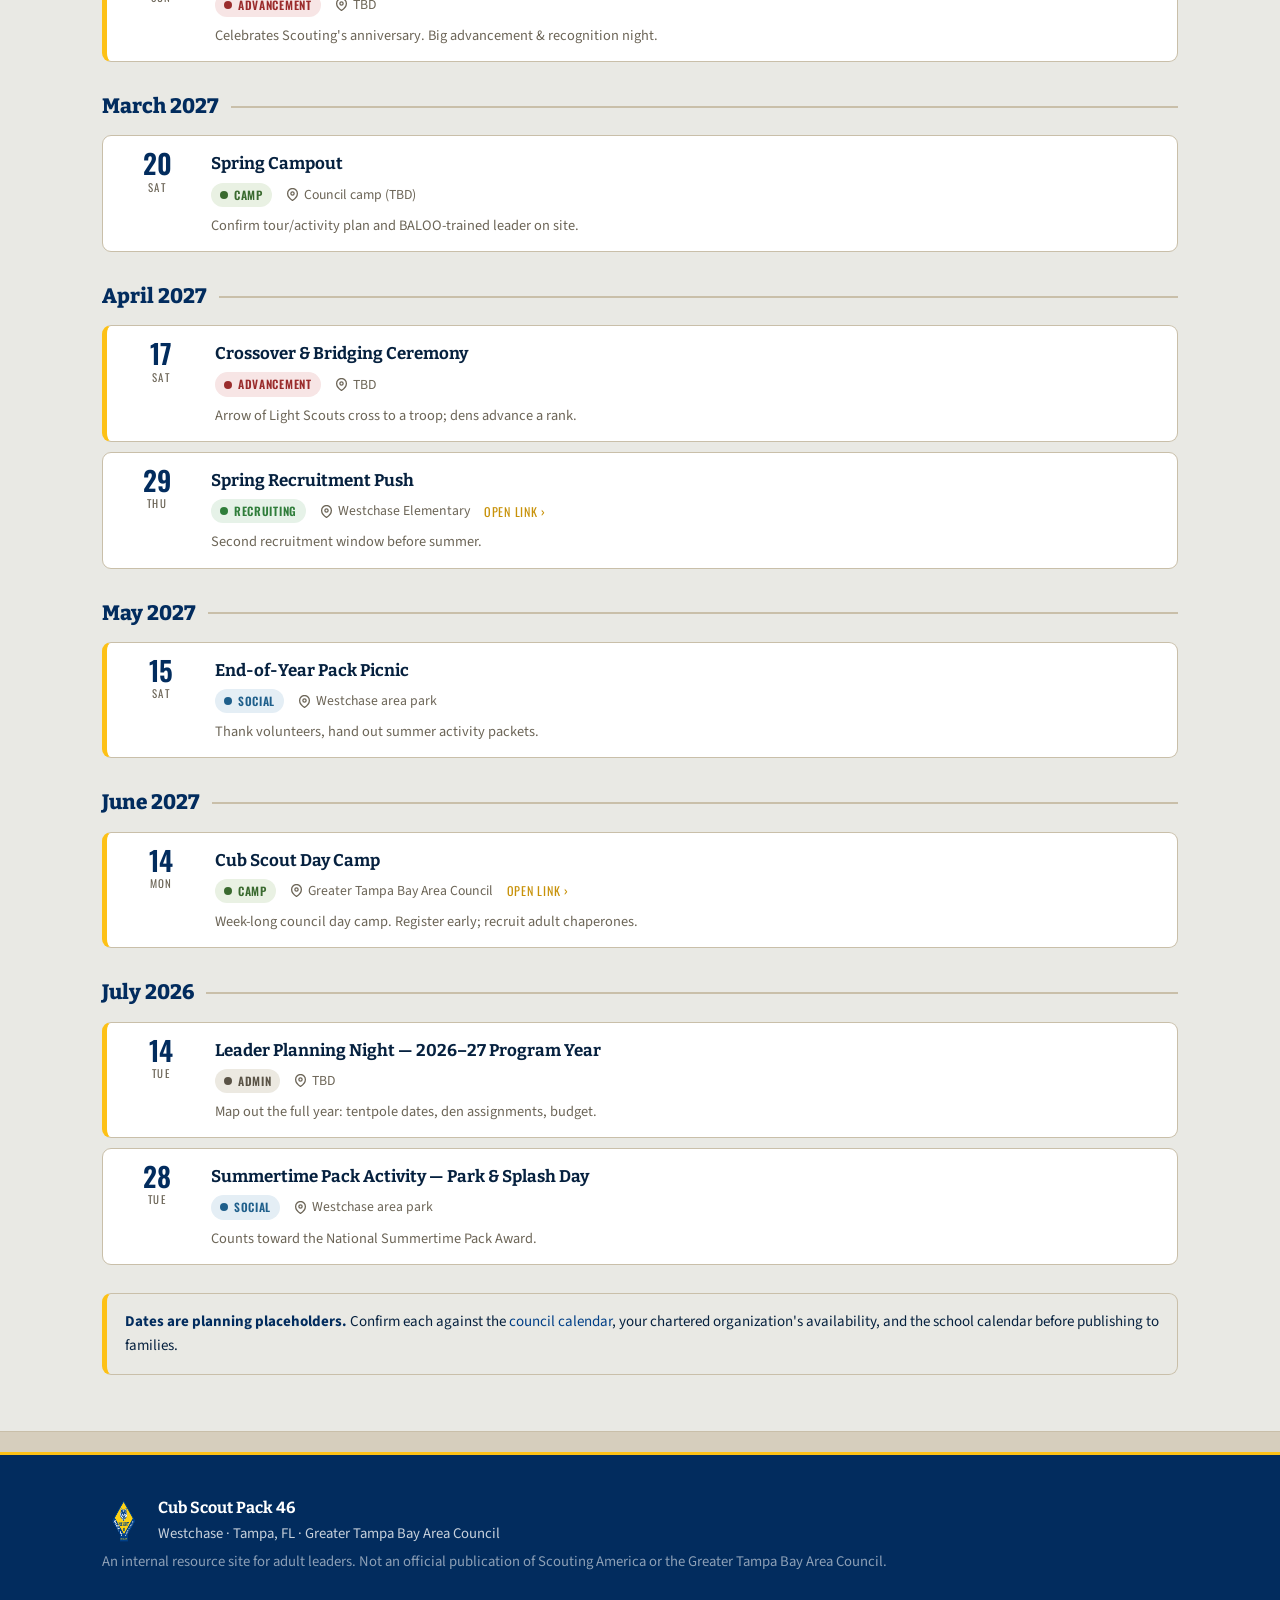
==== commit 26eda959: "updated logo Updated the logo image." ====
--- a/calendar.html
+++ b/calendar.html
@@ -17,12 +17,7 @@
   <header class="nav">
     <div class="wrap nav-inner">
       <a class="brand" href="index.html">
-        <svg class="patch patch--sm" viewBox="0 0 120 120" aria-hidden="true">
-          <circle cx="60" cy="60" r="58" fill="#FDC116"/>
-          <circle cx="60" cy="60" r="51" fill="#003F87"/>
-          <path d="M60 30 l3.6 8 8.7.8 -6.5 5.8 1.9 8.5 -7.7 -4.5 -7.7 4.5 1.9 -8.5 -6.5 -5.8 8.7 -.8z" fill="#FDC116"/>
-          <text x="60" y="86" text-anchor="middle" font-family="Bitter, Georgia, serif" font-size="40" font-weight="800" fill="#FFFFFF">46</text>
-        </svg>
+        <img src="assets/images/Pack46DiamondLogo.png" alt="Pack 46" class="patch patch--sm">
         <span class="brand-text">
           <span class="brand-name">Pack 46 · Leader HQ</span>
           <span class="brand-sub">Westchase · Tampa, FL</span>
@@ -110,12 +105,7 @@
     <div class="wrap">
       <div class="footer-grid">
         <div class="footer-mark">
-          <svg class="patch patch--sm" viewBox="0 0 120 120" aria-hidden="true">
-            <circle cx="60" cy="60" r="58" fill="#FDC116"/>
-            <circle cx="60" cy="60" r="51" fill="#003F87"/>
-            <path d="M60 30 l3.6 8 8.7.8 -6.5 5.8 1.9 8.5 -7.7 -4.5 -7.7 4.5 1.9 -8.5 -6.5 -5.8 8.7 -.8z" fill="#FDC116"/>
-            <text x="60" y="86" text-anchor="middle" font-family="Bitter, Georgia, serif" font-size="40" font-weight="800" fill="#FFFFFF">46</text>
-          </svg>
+          <img src="assets/images/Pack46DiamondLogo.png" alt="Pack 46" class="patch patch--sm">
           <div>
             <h4>Cub Scout Pack 46</h4>
             <p>Westchase · Tampa, FL · Greater Tampa Bay Area Council</p>
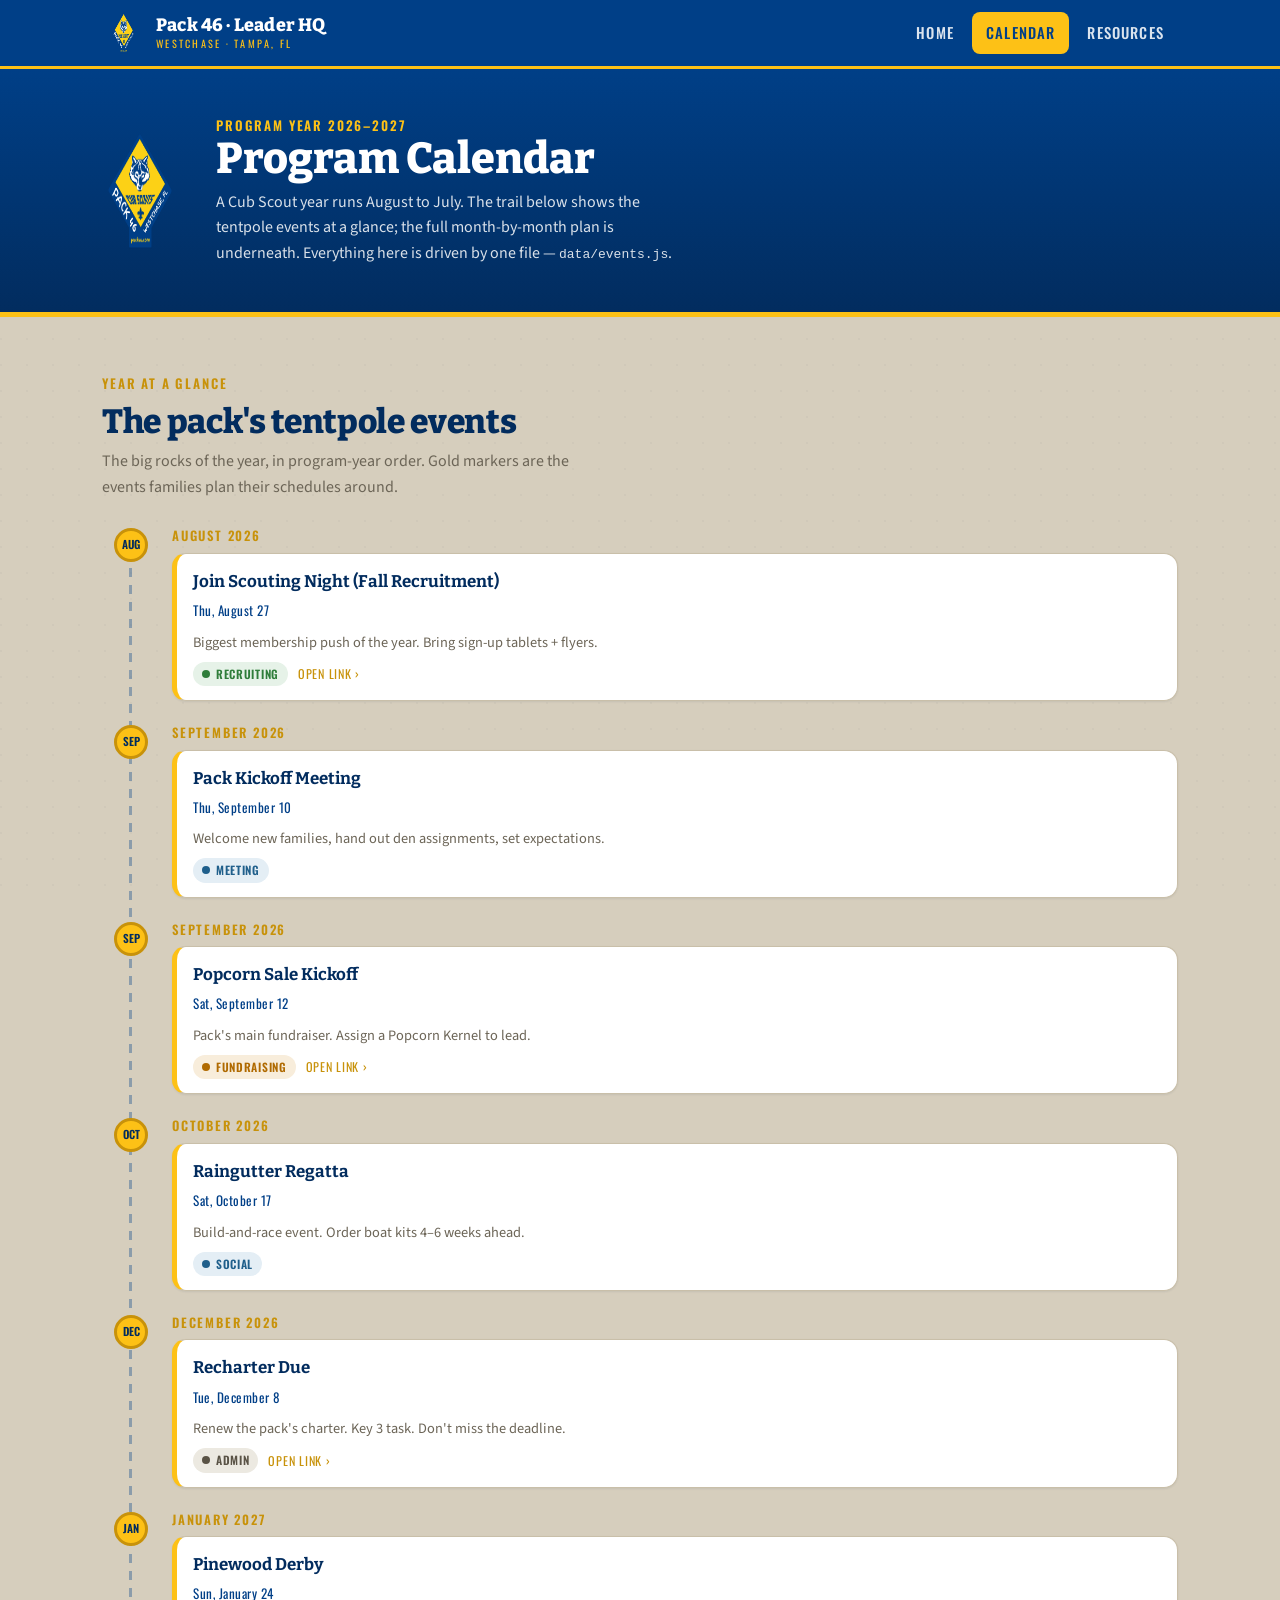
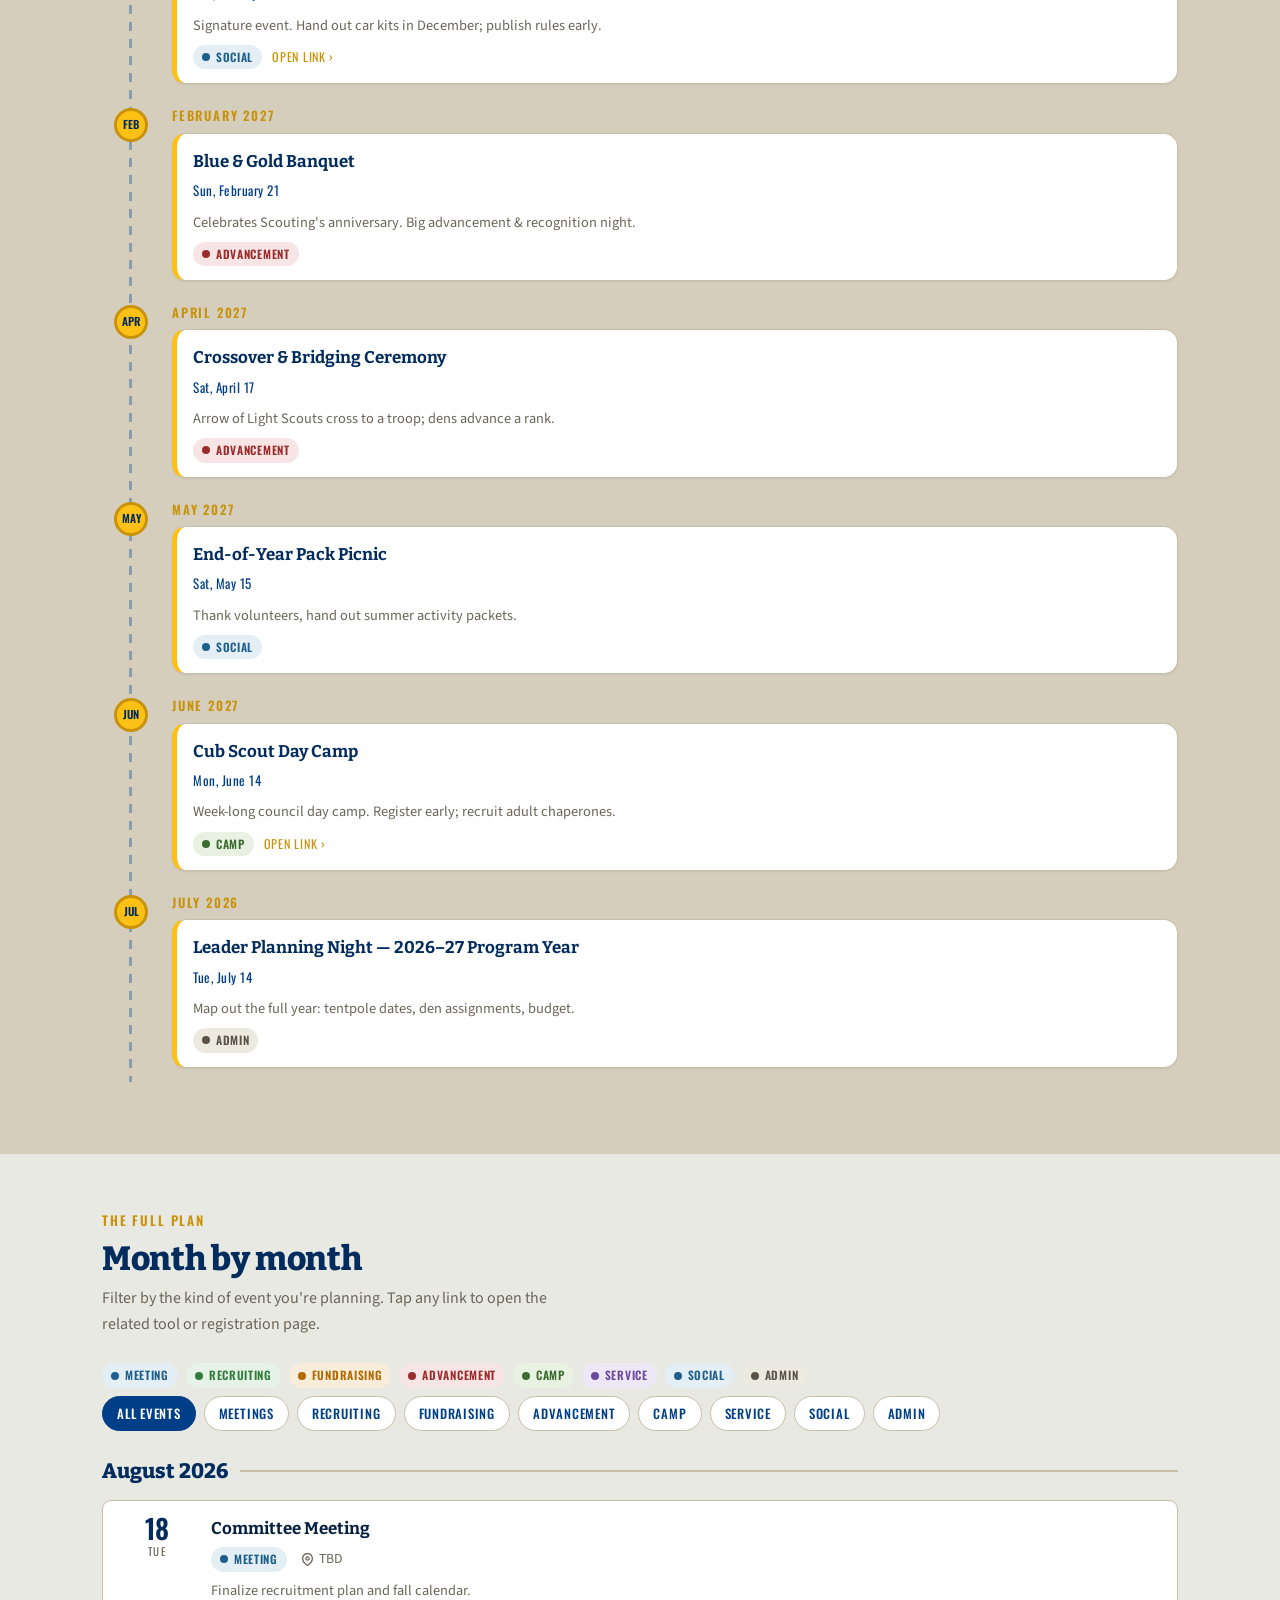
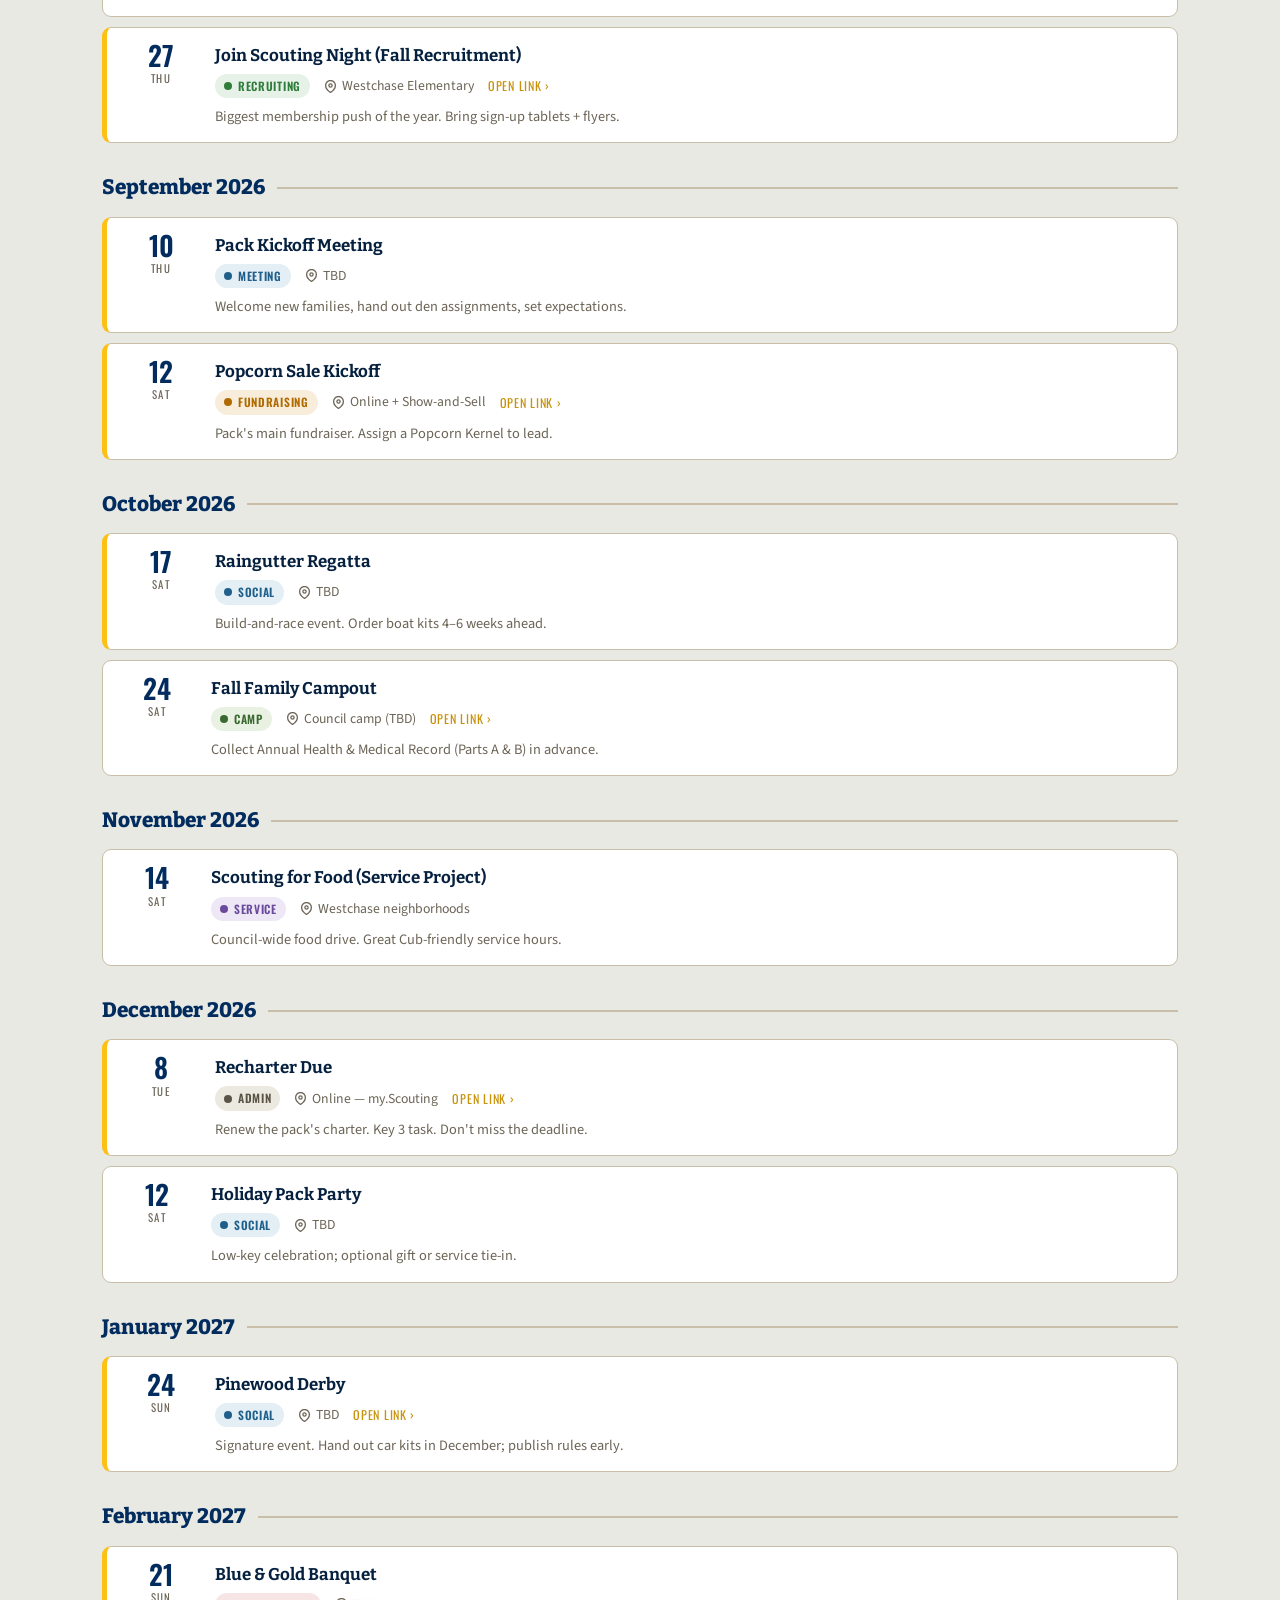
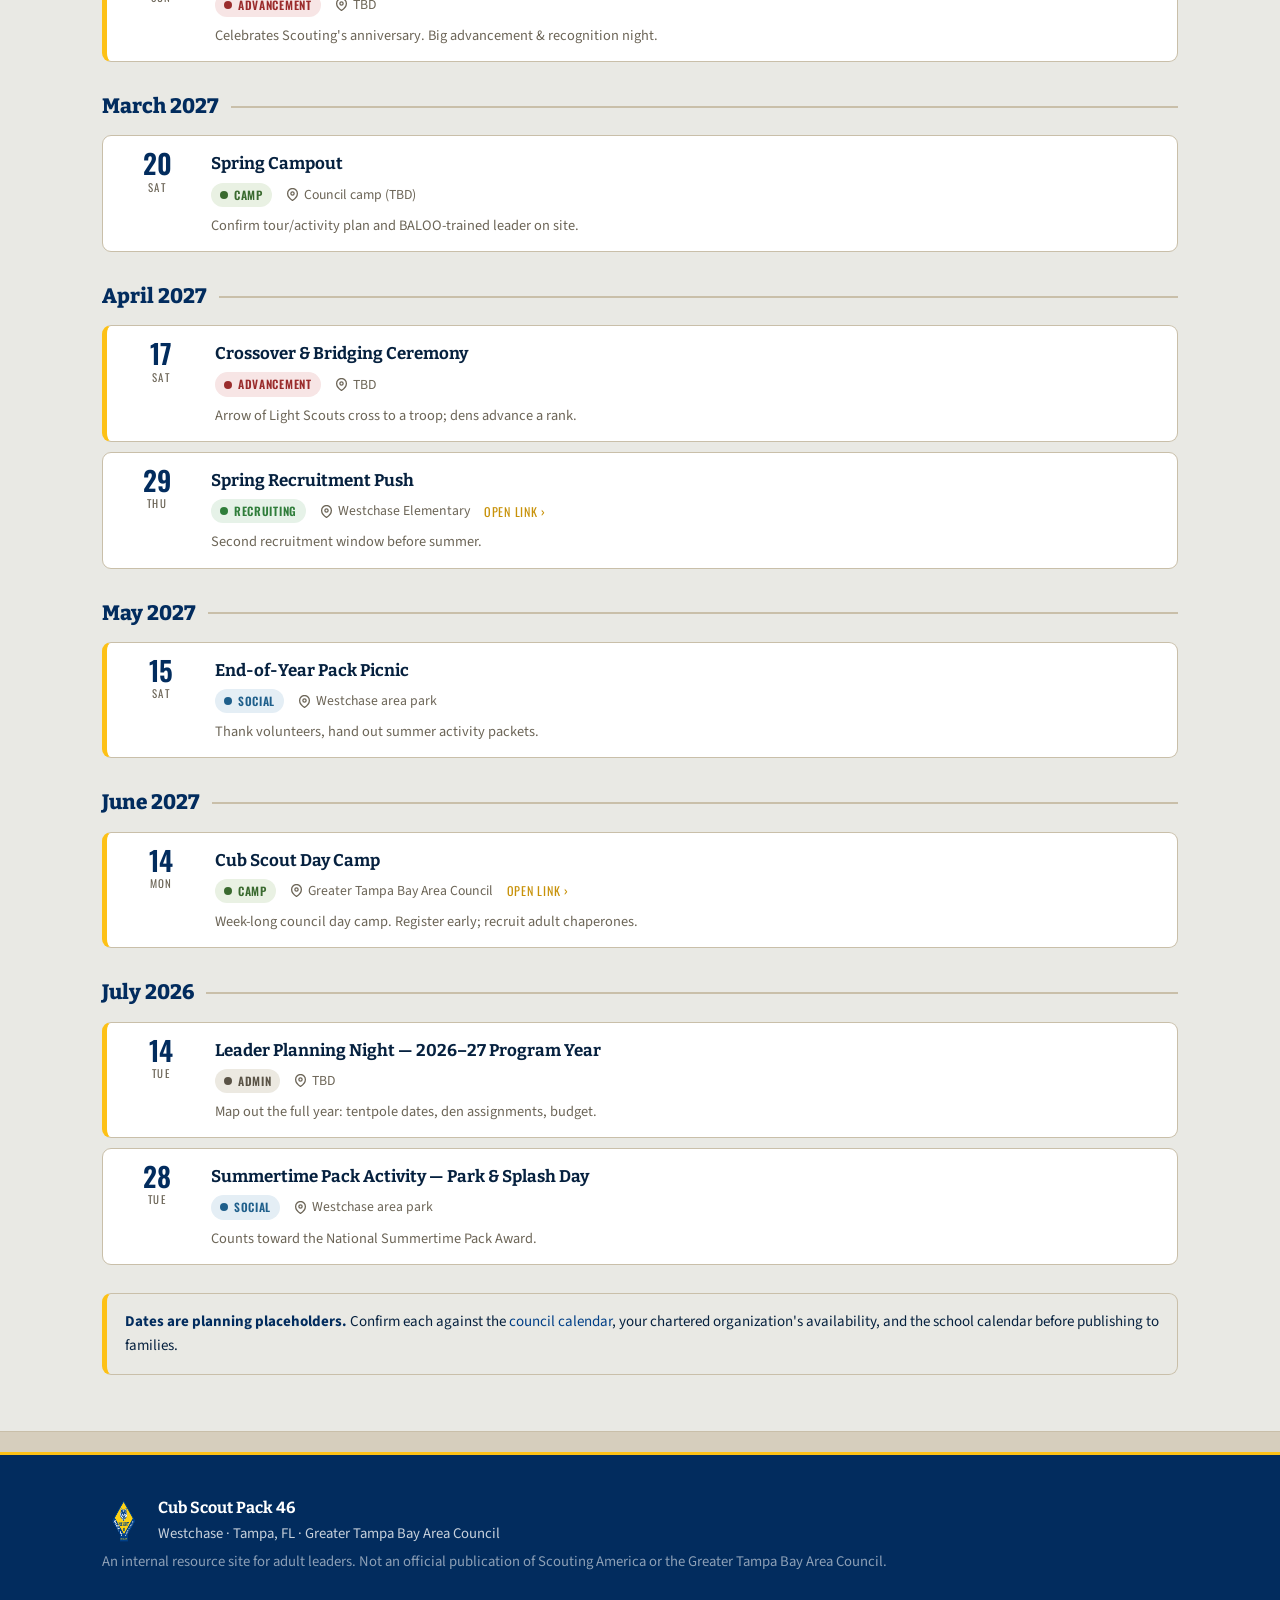
==== commit bcc19ee3: "2nd update to logo Logo now should appear across all sections of the pages" ====
--- a/calendar.html
+++ b/calendar.html
@@ -35,13 +35,7 @@
   <!-- =========================== PAGE HEAD ========================== -->
   <section class="page-head">
     <div class="wrap page-head-inner">
-      <svg class="patch patch--lg" viewBox="0 0 120 120" aria-hidden="true">
-        <circle cx="60" cy="60" r="58" fill="#FDC116"/>
-        <circle cx="60" cy="60" r="51" fill="#003F87"/>
-        <circle cx="60" cy="60" r="46" fill="none" stroke="#FFFFFF" stroke-width="1.5" stroke-dasharray="3 4" opacity="0.6"/>
-        <path d="M60 28 l3.6 8 8.7.8 -6.5 5.8 1.9 8.5 -7.7 -4.5 -7.7 4.5 1.9 -8.5 -6.5 -5.8 8.7 -.8z" fill="#FDC116"/>
-        <text x="60" y="84" text-anchor="middle" font-family="Bitter, Georgia, serif" font-size="34" font-weight="800" fill="#FFFFFF">46</text>
-      </svg>
+      <img src="assets/images/Pack46DiamondLogo.png" alt="Pack 46" class="patch patch--lg">
       <div>
         <p class="eyebrow">Program Year 2026–2027</p>
         <h1>Program Calendar</h1>
